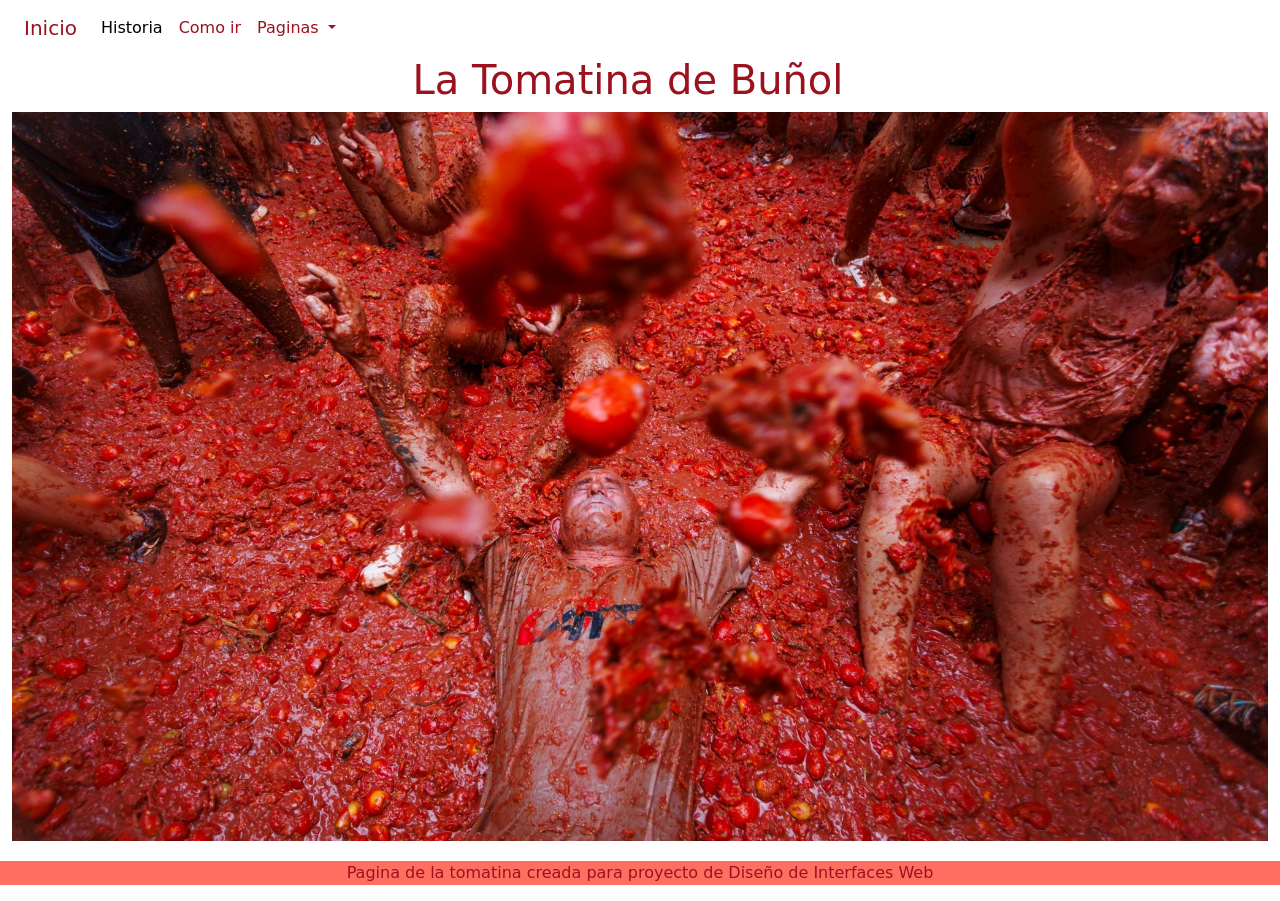
==== index.html @ 0bd40a09 "footer" ====
<!doctype html>
<html lang="en">
  <head>
    <meta charset="UTF-8" />
    <meta name="viewport" content="width=device-width, initial-scale=1.0" />
    <title>Tomatina</title>
    <link
      href="https://cdn.jsdelivr.net/npm/bootstrap@5.0.2/dist/css/bootstrap.min.css"
      rel="stylesheet"
      integrity="sha384-EVSTQN3/azprG1Anm3QDgpJLIm9Nao0Yz1ztcQTwFspd3yD65VohhpuuCOmLASjC"
      crossorigin="anonymous"
    />
    <script
      src="https://cdn.jsdelivr.net/npm/bootstrap@5.0.2/dist/js/bootstrap.bundle.min.js"
      integrity="sha384-MrcW6ZMFYlzcLA8Nl+NtUVF0sA7MsXsP1UyJoMp4YLEuNSfAP+JcXn/tWtIaxVXM"
      crossorigin="anonymous"
    ></script>
    <link rel="stylesheet" href="/css/style.css" />
  </head>
  <body>
    <div class="container-fluid d-flex flex-column">
      <nav class="navbar navbar-expand-lg ">
        <div class="container-fluid text-center">
          <div>
            <a class="navbar-brand text-tomate-piel" href="index.html"
              >Inicio</a
            >
            <button
              class="navbar-toggler"
              type="button"
              data-bs-toggle="collapse"
              data-bs-target="#navbarSupportedContent"
              aria-controls="navbarSupportedContent"
              aria-expanded="false"
              aria-label="Toggle navigation"
            >
              <span class="navbar-toggler-icon"></span>
            </button>
          </div>
          <div class="collapse navbar-collapse" id="navbarSupportedContent">
            <ul class="navbar-nav me-auto mb-2 mb-lg-0">
              <li class="nav-item">
                <a
                  class="nav-link active text-tomate-piel"
                  href="historia.html"
                >
                  Historia
                </a>
              </li>

              <li class="nav-item">
                <a class="nav-link text-tomate-piel" href="comoir.html">Como ir</a>
              </li>

              <li class="nav-item dropdown">
                <a
                  class="nav-link dropdown-toggle text-tomate-piel"
                  href="#"
                  role="button"
                  data-bs-toggle="dropdown"
                >
                  Paginas
                </a>

                <ul class="dropdown-menu">
                  <li>
                    <a class="dropdown-item text-tomate-piel" href="#"
                      >Pagina3</a
                    >
                  </li>
                  <li>
                    <a class="dropdown-item text-tomate-piel" href="#"
                      >Pagina4</a
                    >
                  </li>
                </ul>
              </li>
            </ul>
          </div>
        </div>
      </nav>
      <div class="row container-fluid text-center">
        <h1 class="text-tomate-piel">La Tomatina de Buñol</h1>
      </div>
      <div class="row ">
        <img src="/images/c3.jpg" class="img-portada" alt="">
      </div>
      <div style="height: 20px;"></div>
      <div class="row mb-0">
        <p class="text-center text-tomate-piel bg-tomate-zumo">Pagina de la tomatina creada para proyecto de Diseño de Interfaces Web</p>
      </div>
    </div>
    
  </body>
</html>
---- css/style.css ----
:root {
    --tomate-intenso: #E32636;
    --tomate-zumo: #FF6F61;
    --blanco-sucio: #FDFDFD;
    --tomate-piel: #9B111E;
    --tallo: #4F7942;
    --pueblo: #CD853F;
}

.bg-tomate-intenso {
  background-color: var(--tomate-intenso);
}
.bg-tomate-zumo {
  background-color: var(--tomate-zumo);
}
.bg-blanco-sucio {
  background-color: var(--blanco-sucio);
}
.bg-tomate-piel {
  background-color: var(--tomate-piel);
}
.bg-tallo {
  background-color: var(--tallo);
}
.bg-pueblo {
  background-color: var(--pueblo);
}
.text-tomate-intenso {
  color: var(--tomate-intenso);
}

.text-tomate-zumo {
  color: var(--tomate-zumo);
}

.text-blanco-sucio {
  color: var(--blanco-sucio);
}

.text-tomate-piel {
  color: var(--tomate-piel);
}

.text-tallo {
  color: var(--tallo);
}

.text-pueblo {
  color: var(--pueblo);
}

.img-portada {
  height: 81vh;   
  object-fit: cover; 
}
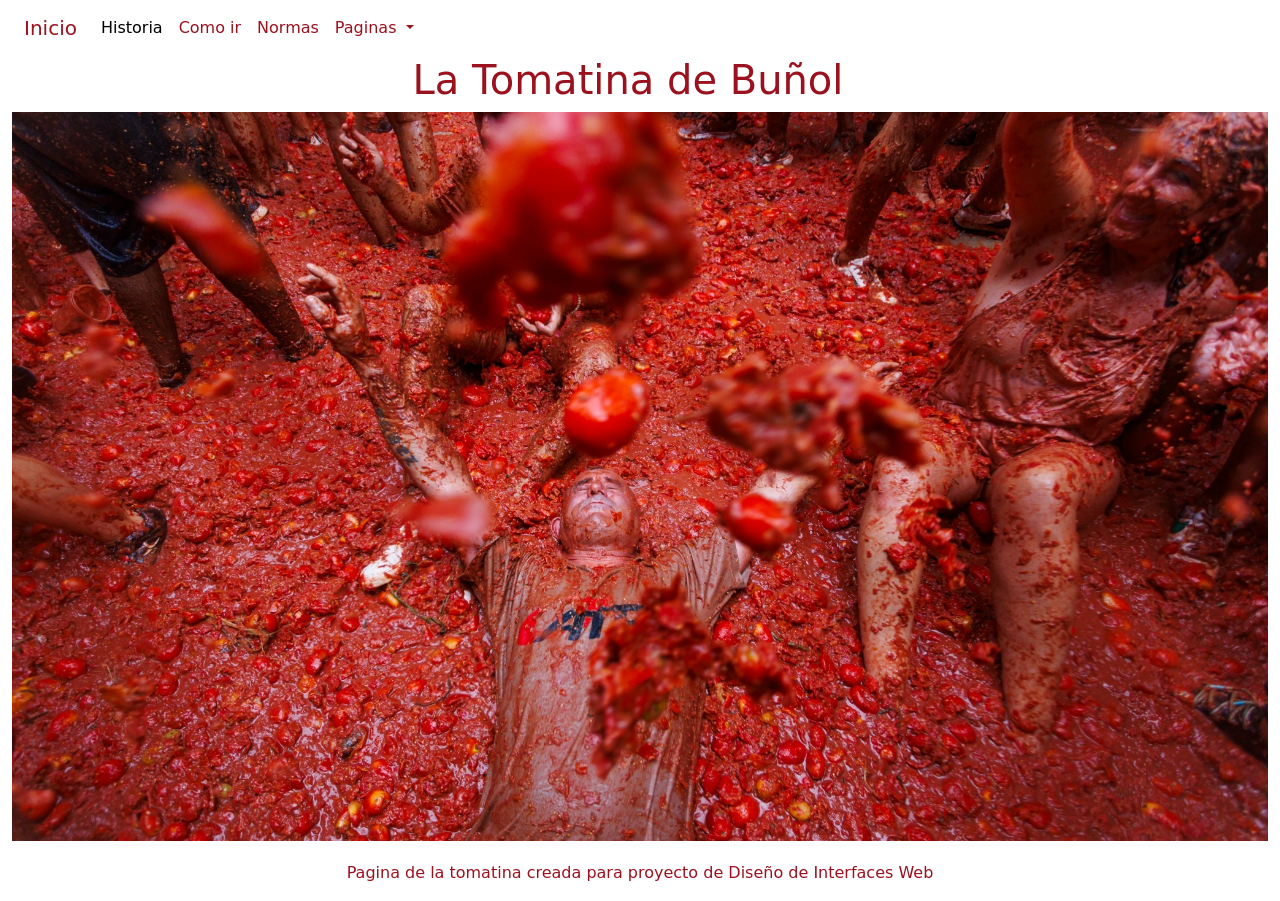
==== commit 0a82e3d9: "añadir normas" ====
--- a/index.html
+++ b/index.html
@@ -15,7 +15,7 @@
       integrity="sha384-MrcW6ZMFYlzcLA8Nl+NtUVF0sA7MsXsP1UyJoMp4YLEuNSfAP+JcXn/tWtIaxVXM"
       crossorigin="anonymous"
     ></script>
-    <link rel="stylesheet" href="/css/style.css" />
+    <link rel="stylesheet" href="css/style.css" />
   </head>
   <body>
     <div class="container-fluid d-flex flex-column">
@@ -52,6 +52,12 @@
                 <a class="nav-link text-tomate-piel" href="comoir.html">Como ir</a>
               </li>
 
+              <li class="nav-item">
+                <a class="nav-link text-tomate-piel" href="normas.html"
+                  >Normas</a
+                >
+              </li>
+
               <li class="nav-item dropdown">
                 <a
                   class="nav-link dropdown-toggle text-tomate-piel"
@@ -83,13 +89,12 @@
         <h1 class="text-tomate-piel">La Tomatina de Buñol</h1>
       </div>
       <div class="row ">
-        <img src="/images/c3.jpg" class="img-portada" alt="">
+        <img src="images/c3.jpg" class="img-portada" alt="">
       </div>
       <div style="height: 20px;"></div>
       <div class="row mb-0">
-        <p class="text-center text-tomate-piel bg-tomate-zumo">Pagina de la tomatina creada para proyecto de Diseño de Interfaces Web</p>
+        <p class="text-center text-tomate-piel">Pagina de la tomatina creada para proyecto de Diseño de Interfaces Web</p>
       </div>
     </div>
-    
   </body>
 </html>
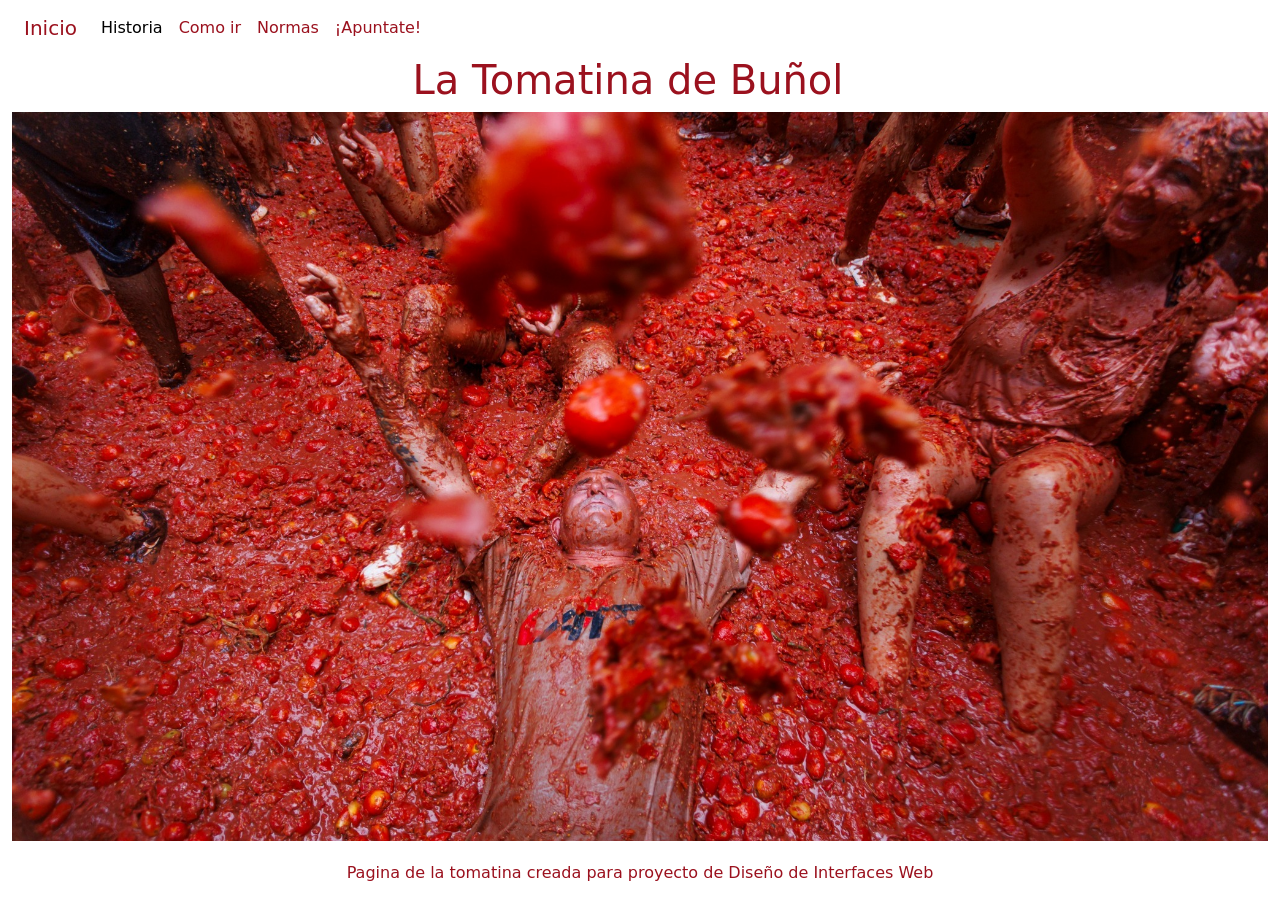
==== commit 41319b88: "normas y formualrio" ====
--- a/index.html
+++ b/index.html
@@ -58,28 +58,10 @@
                 >
               </li>
 
-              <li class="nav-item dropdown">
-                <a
-                  class="nav-link dropdown-toggle text-tomate-piel"
-                  href="#"
-                  role="button"
-                  data-bs-toggle="dropdown"
+              <li class="nav-item">
+                <a class="nav-link text-tomate-piel" href="apuntate.html"
+                  >¡Apuntate!</a
                 >
-                  Paginas
-                </a>
-
-                <ul class="dropdown-menu">
-                  <li>
-                    <a class="dropdown-item text-tomate-piel" href="#"
-                      >Pagina3</a
-                    >
-                  </li>
-                  <li>
-                    <a class="dropdown-item text-tomate-piel" href="#"
-                      >Pagina4</a
-                    >
-                  </li>
-                </ul>
               </li>
             </ul>
           </div>
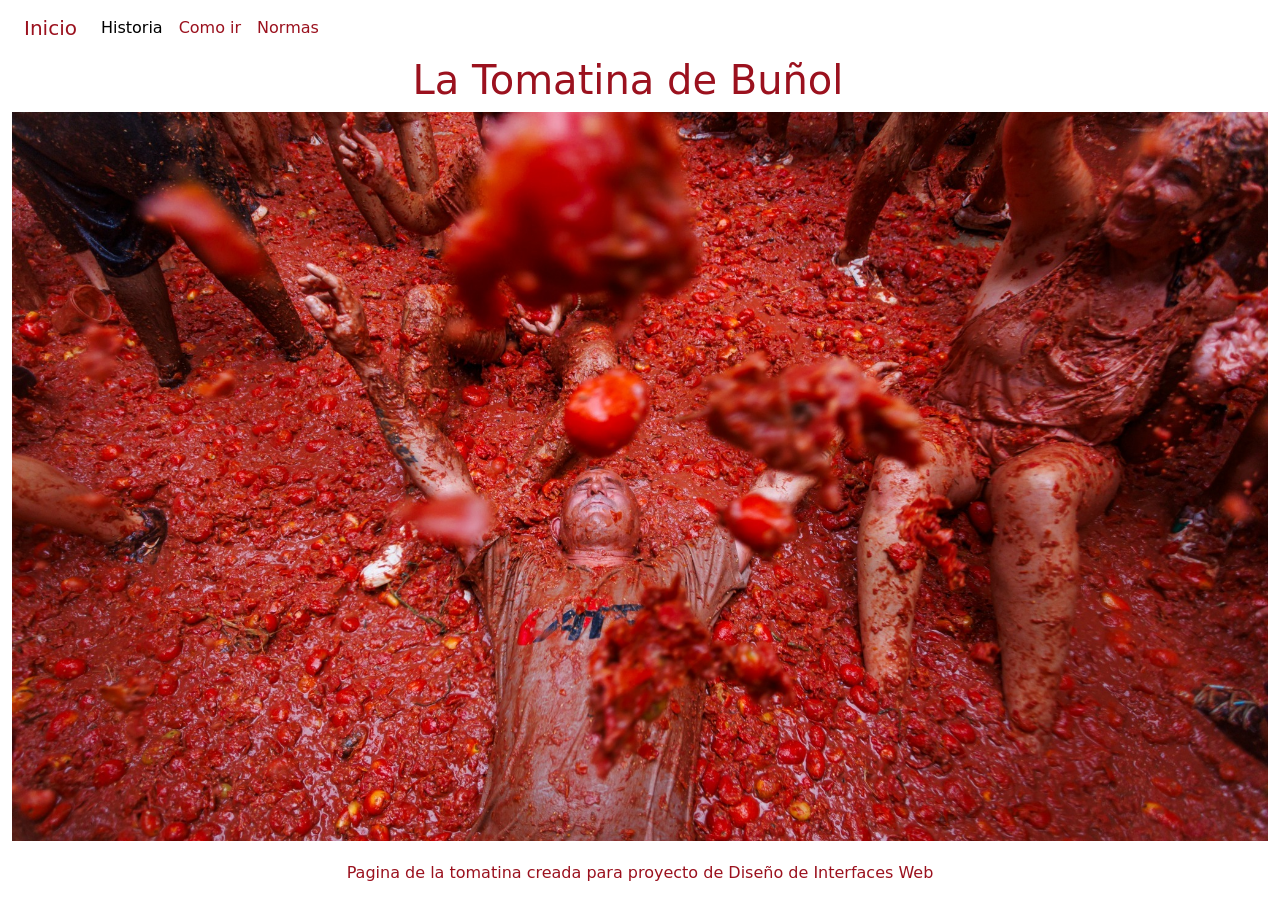
==== commit 0d59e1e8: "normas y formulario juntos" ====
--- a/index.html
+++ b/index.html
@@ -58,11 +58,6 @@
                 >
               </li>
 
-              <li class="nav-item">
-                <a class="nav-link text-tomate-piel" href="apuntate.html"
-                  >¡Apuntate!</a
-                >
-              </li>
             </ul>
           </div>
         </div>
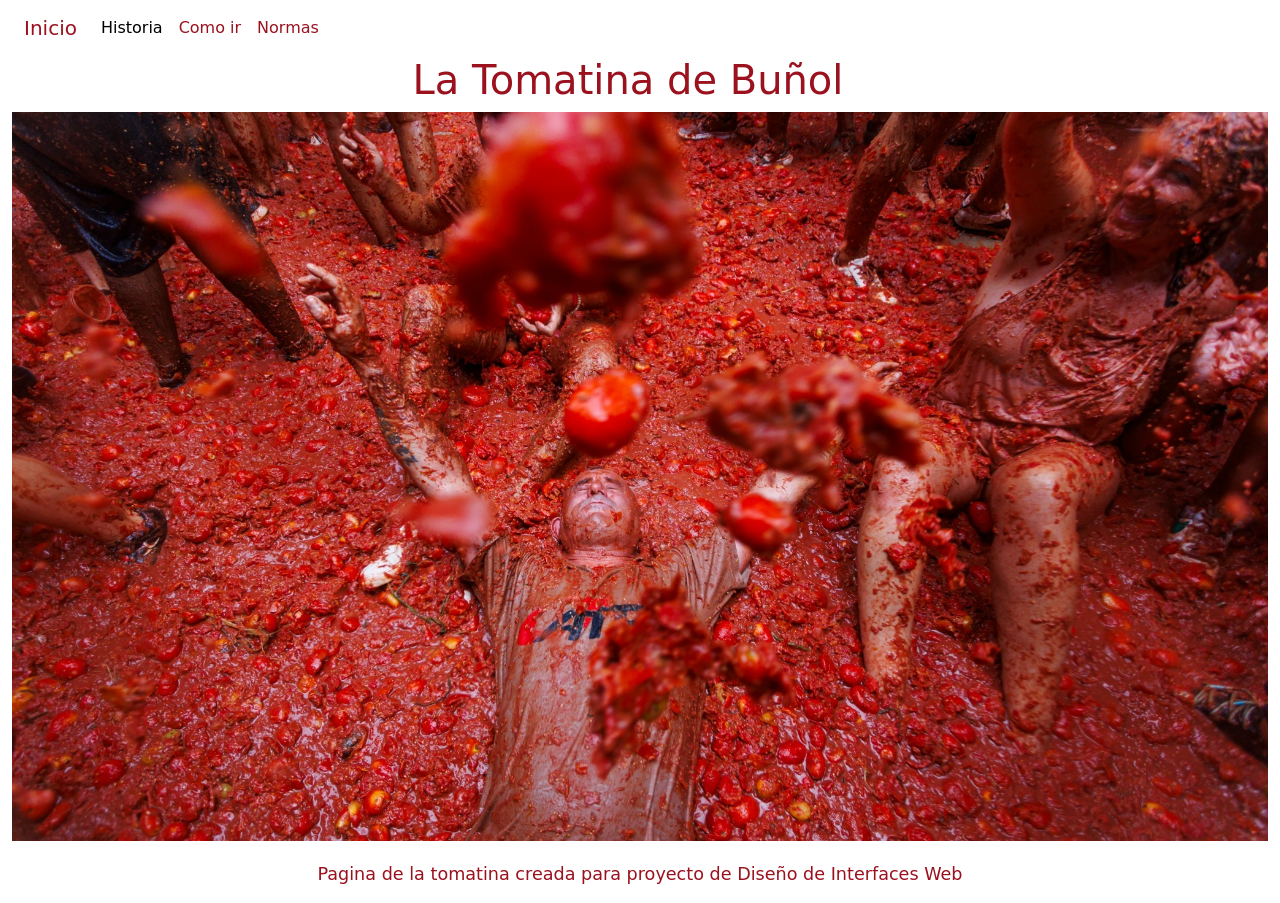
==== commit 6981344c: "cambiar colores" ====
--- a/index.html
+++ b/index.html
@@ -22,7 +22,7 @@
       <nav class="navbar navbar-expand-lg ">
         <div class="container-fluid text-center">
           <div>
-            <a class="navbar-brand text-tomate-piel" href="index.html"
+            <a class="navbar-brand" href="index.html"
               >Inicio</a
             >
             <button
@@ -41,7 +41,7 @@
             <ul class="navbar-nav me-auto mb-2 mb-lg-0">
               <li class="nav-item">
                 <a
-                  class="nav-link active text-tomate-piel"
+                  class="nav-link active"
                   href="historia.html"
                 >
                   Historia
@@ -49,11 +49,11 @@
               </li>
 
               <li class="nav-item">
-                <a class="nav-link text-tomate-piel" href="comoir.html">Como ir</a>
+                <a class="nav-link" href="comoir.html">Como ir</a>
               </li>
 
               <li class="nav-item">
-                <a class="nav-link text-tomate-piel" href="normas.html"
+                <a class="nav-link" href="normas.html"
                   >Normas</a
                 >
               </li>
@@ -63,15 +63,15 @@
         </div>
       </nav>
       <div class="row container-fluid text-center">
-        <h1 class="text-tomate-piel">La Tomatina de Buñol</h1>
+        <h1>La Tomatina de Buñol</h1>
       </div>
       <div class="row ">
         <img src="images/c3.jpg" class="img-portada" alt="">
       </div>
       <div style="height: 20px;"></div>
-      <div class="row mb-0">
-        <p class="text-center text-tomate-piel">Pagina de la tomatina creada para proyecto de Diseño de Interfaces Web</p>
-      </div>
+      <footer class="row mb-0">
+        <p class="text-center">Pagina de la tomatina creada para proyecto de Diseño de Interfaces Web</p>
+      </footer>
     </div>
   </body>
 </html>
--- a/css/style.css
+++ b/css/style.css
@@ -52,4 +52,17 @@
 .img-portada {
   height: 81vh;   
   object-fit: cover; 
+}
+
+p {
+  font-size: 1.1rem;
+  color: var(--tomate-piel);
+}
+
+h1, h2, h3, h4, h5, a, .navbar-brand, .nav-link, footer {
+  color: var(--tomate-piel);
+}
+
+body {
+  color: var(--tomate-piel);
 }
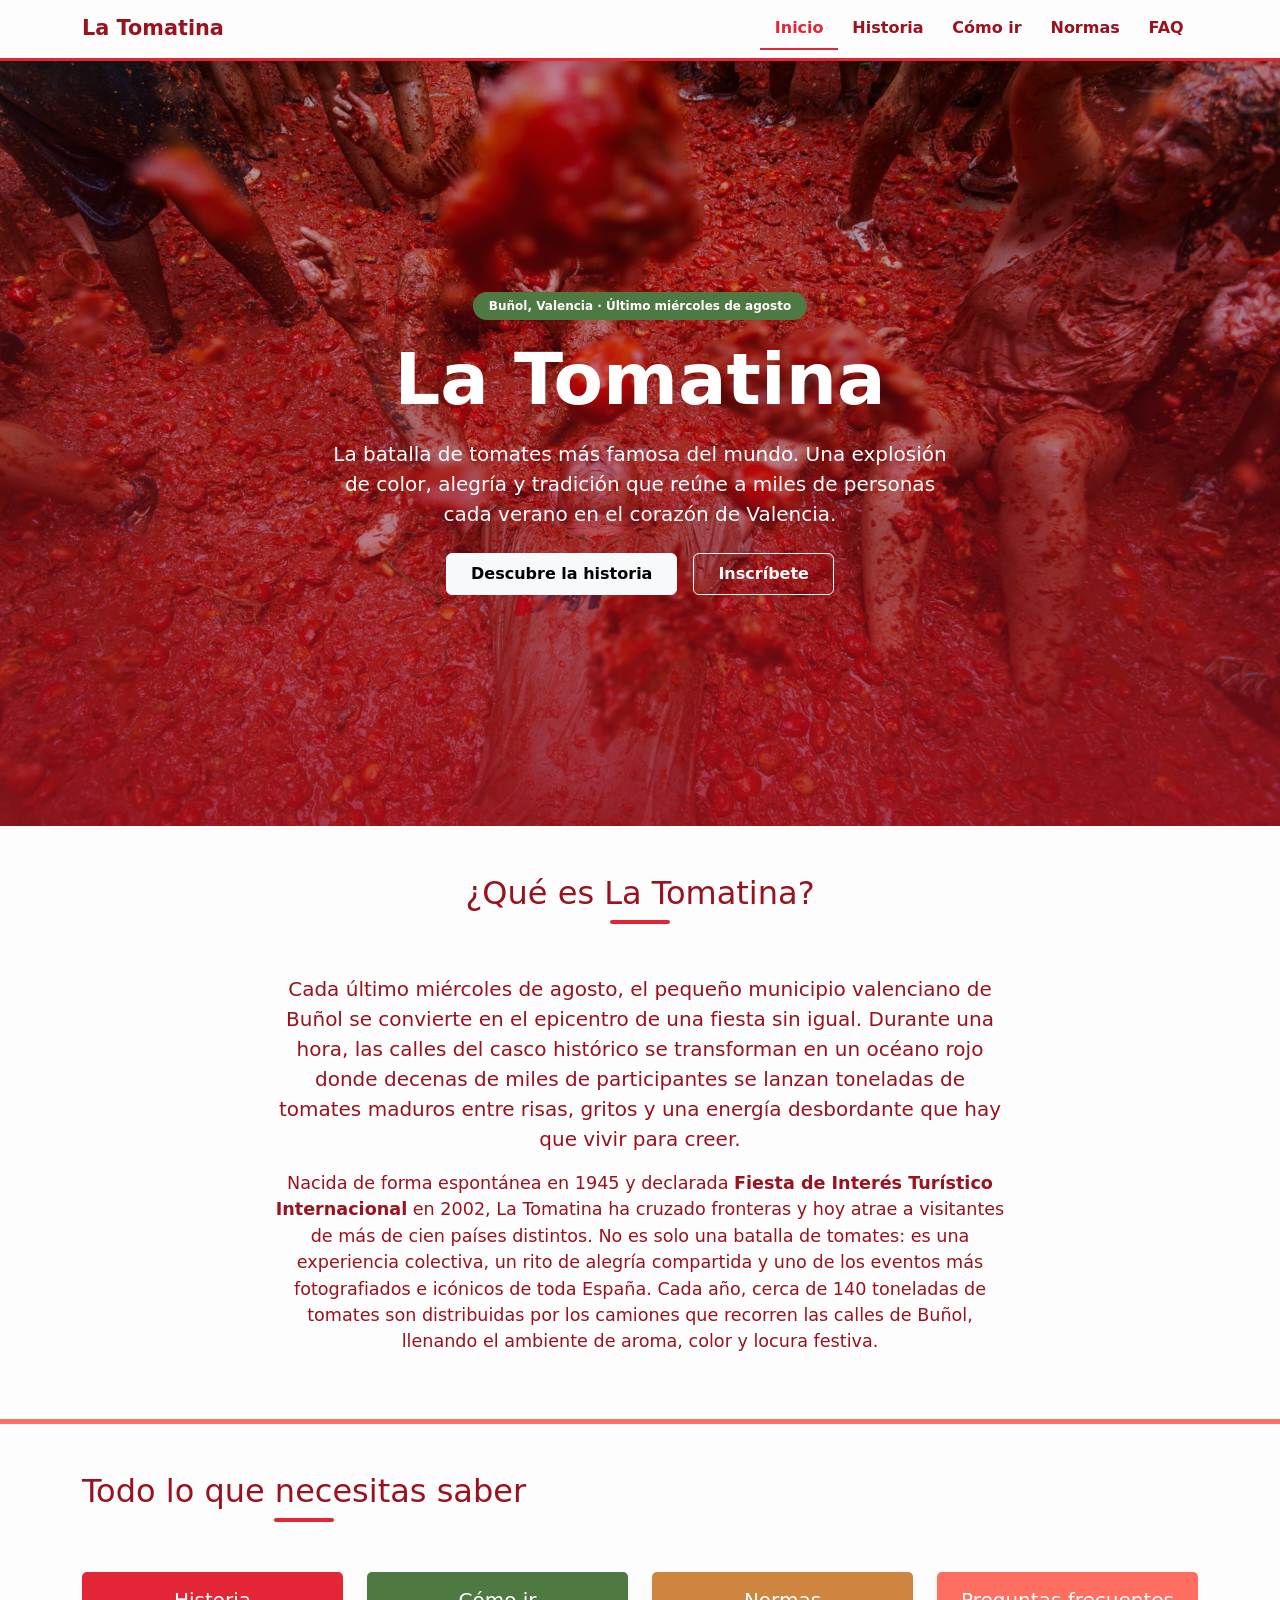
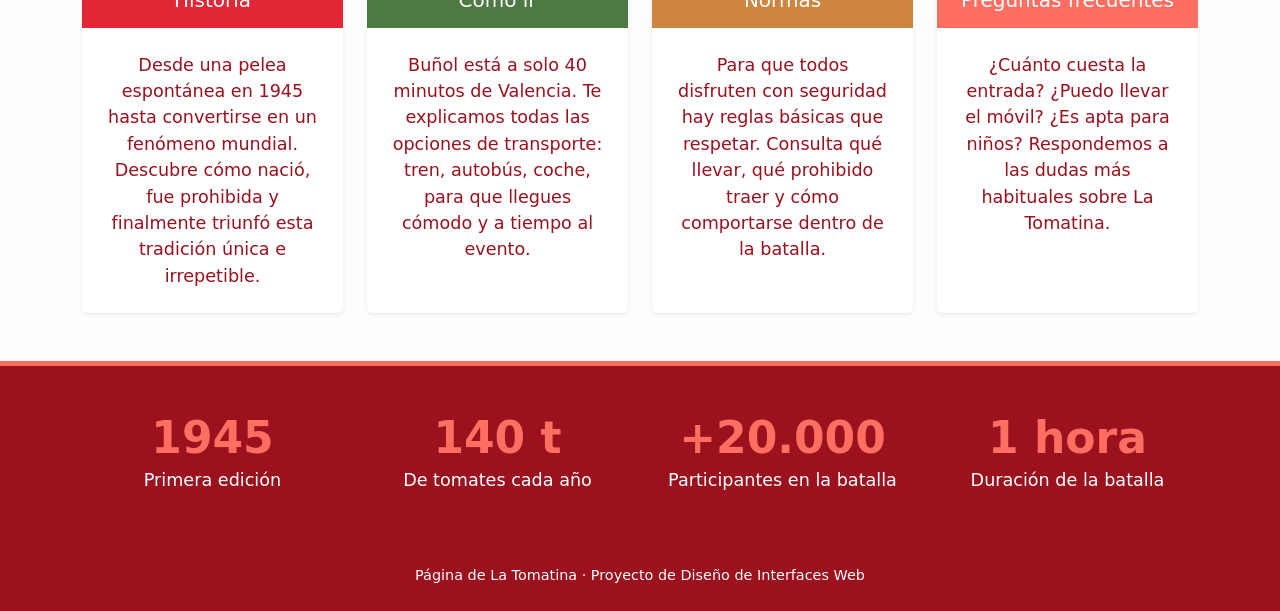
==== commit 244a115f: "metemos pagina faq y cambio de diseño" ====
--- a/index.html
+++ b/index.html
@@ -1,9 +1,9 @@
 <!doctype html>
-<html lang="en">
+<html lang="es">
   <head>
     <meta charset="UTF-8" />
     <meta name="viewport" content="width=device-width, initial-scale=1.0" />
-    <title>Tomatina</title>
+    <title>La Tomatina de Buñol</title>
     <link
       href="https://cdn.jsdelivr.net/npm/bootstrap@5.0.2/dist/css/bootstrap.min.css"
       rel="stylesheet"
@@ -18,60 +18,163 @@
     <link rel="stylesheet" href="css/style.css" />
   </head>
   <body>
-    <div class="container-fluid d-flex flex-column">
-      <nav class="navbar navbar-expand-lg ">
-        <div class="container-fluid text-center">
-          <div>
-            <a class="navbar-brand" href="index.html"
-              >Inicio</a
-            >
-            <button
-              class="navbar-toggler"
-              type="button"
-              data-bs-toggle="collapse"
-              data-bs-target="#navbarSupportedContent"
-              aria-controls="navbarSupportedContent"
-              aria-expanded="false"
-              aria-label="Toggle navigation"
-            >
-              <span class="navbar-toggler-icon"></span>
-            </button>
-          </div>
-          <div class="collapse navbar-collapse" id="navbarSupportedContent">
-            <ul class="navbar-nav me-auto mb-2 mb-lg-0">
-              <li class="nav-item">
-                <a
-                  class="nav-link active"
-                  href="historia.html"
-                >
-                  Historia
-                </a>
-              </li>
 
-              <li class="nav-item">
-                <a class="nav-link" href="comoir.html">Como ir</a>
-              </li>
+    <nav class="navbar navbar-expand-lg sticky-top" aria-label="Navegación principal">
+      <div class="container">
+        <a class="navbar-brand" href="index.html">La Tomatina</a>
+        <button
+          class="navbar-toggler"
+          type="button"
+          data-bs-toggle="collapse"
+          data-bs-target="#navbarMain"
+          aria-controls="navbarMain"
+          aria-expanded="false"
+          aria-label="Abrir menú de navegación"
+        >
+          <span class="navbar-toggler-icon"></span>
+        </button>
+        <div class="collapse navbar-collapse" id="navbarMain">
+          <ul class="navbar-nav ms-auto mb-2 mb-lg-0">
+            <li class="nav-item"><a class="nav-link active" aria-current="page" href="index.html">Inicio</a></li>
+            <li class="nav-item"><a class="nav-link" href="historia.html">Historia</a></li>
+            <li class="nav-item"><a class="nav-link" href="comoir.html">Cómo ir</a></li>
+            <li class="nav-item"><a class="nav-link" href="normas.html">Normas</a></li>
+            <li class="nav-item"><a class="nav-link" href="faq.html">FAQ</a></li>
+          </ul>
+        </div>
+      </div>
+    </nav>
 
-              <li class="nav-item">
-                <a class="nav-link" href="normas.html"
-                  >Normas</a
-                >
-              </li>
+    <section class="position-relative" aria-label="Portada de La Tomatina">
+      <img
+        src="images/c3.jpg"
+        class="hero-img"
+        alt="Participantes cubiertos de tomates durante la batalla de La Tomatina en Buñol"
+      />
+      <div class="hero-overlay position-absolute top-0 start-0 w-100 h-100 d-flex flex-column justify-content-center align-items-center text-center">
+        <span class="badge bg-tallo rounded-pill px-3 py-2 mb-3">Buñol, Valencia &middot; Último miércoles de agosto</span>
+        <h1 class="display-2 fw-bold text-white mb-3">La Tomatina</h1>
+        <p class="lead text-white mb-4 col-12 col-md-8 col-lg-6">
+          La batalla de tomates más famosa del mundo. Una explosión de color, alegría y tradición que reúne a miles de personas cada verano en el corazón de Valencia.
+        </p>
+        <div class="d-flex flex-wrap gap-3 justify-content-center">
+          <a href="historia.html" class="btn btn-light fw-semibold px-4 py-2">Descubre la historia</a>
+          <a href="normas.html" class="btn btn-outline-light fw-semibold px-4 py-2">Inscríbete</a>
+        </div>
+      </div>
+    </section>
 
-            </ul>
+    <section class="py-5">
+      <div class="container">
+        <div class="row justify-content-center">
+          <div class="col-12 col-md-10 col-lg-8 text-center">
+            <h2 class="mb-4 titulo-decorado">¿Qué es La Tomatina?</h2>
+            <p class="lead mt-3">
+              Cada último miércoles de agosto, el pequeño municipio valenciano de Buñol se convierte en el epicentro de una fiesta sin igual. Durante una hora, las calles del casco histórico se transforman en un océano rojo donde decenas de miles de participantes se lanzan toneladas de tomates maduros entre risas, gritos y una energía desbordante que hay que vivir para creer.
+            </p>
+            <p>
+              Nacida de forma espontánea en 1945 y declarada <strong>Fiesta de Interés Turístico Internacional</strong> en 2002, La Tomatina ha cruzado fronteras y hoy atrae a visitantes de más de cien países distintos. No es solo una batalla de tomates: es una experiencia colectiva, un rito de alegría compartida y uno de los eventos más fotografiados e icónicos de toda España. Cada año, cerca de 140 toneladas de tomates son distribuidas por los camiones que recorren las calles de Buñol, llenando el ambiente de aroma, color y locura festiva.
+            </p>
           </div>
         </div>
-      </nav>
-      <div class="row container-fluid text-center">
-        <h1>La Tomatina de Buñol</h1>
       </div>
-      <div class="row ">
-        <img src="images/c3.jpg" class="img-portada" alt="">
+    </section>
+
+    <section class="py-5 bg-blanco-sucio franja-color" aria-label="Secciones principales de la web">
+      <div class="container">
+        <h2 class="text-center mb-2 titulo-decorado">Todo lo que necesitas saber</h2>
+        <div class="row row-cols-1 row-cols-sm-2 row-cols-xl-4 g-4 mt-2">
+
+          <div class="col">
+            <a href="historia.html" class="text-decoration-none" aria-label="Ir a Historia">
+              <div class="card card-hover h-100 border-0 shadow-sm">
+                <div class="card-header bg-tomate-intenso text-white text-center py-3 border-0">
+                  <h3 class="h5 mb-0 text-white">Historia</h3>
+                </div>
+                <div class="card-body text-center p-4">
+                  <p class="card-text">
+                    Desde una pelea espontánea en 1945 hasta convertirse en un fenómeno mundial. Descubre cómo nació, fue prohibida y finalmente triunfó esta tradición única e irrepetible.
+                  </p>
+                </div>
+              </div>
+            </a>
+          </div>
+
+          <div class="col">
+            <a href="comoir.html" class="text-decoration-none" aria-label="Ir a Cómo ir">
+              <div class="card card-hover h-100 border-0 shadow-sm">
+                <div class="card-header bg-tallo text-white text-center py-3 border-0">
+                  <h3 class="h5 mb-0 text-white">Cómo ir</h3>
+                </div>
+                <div class="card-body text-center p-4">
+                  <p class="card-text">
+                    Buñol está a solo 40 minutos de Valencia. Te explicamos todas las opciones de transporte: tren, autobús, coche, para que llegues cómodo y a tiempo al evento.
+                  </p>
+                </div>
+              </div>
+            </a>
+          </div>
+
+          <div class="col">
+            <a href="normas.html" class="text-decoration-none" aria-label="Ir a Normas e inscripción">
+              <div class="card card-hover h-100 border-0 shadow-sm">
+                <div class="card-header bg-pueblo text-white text-center py-3 border-0">
+                  <h3 class="h5 mb-0 text-white">Normas</h3>
+                </div>
+                <div class="card-body text-center p-4">
+                  <p class="card-text">
+                    Para que todos disfruten con seguridad hay reglas básicas que respetar. Consulta qué llevar, qué prohibido traer y cómo comportarse dentro de la batalla.
+                  </p>
+                </div>
+              </div>
+            </a>
+          </div>
+
+          <div class="col">
+            <a href="faq.html" class="text-decoration-none" aria-label="Ir a Preguntas frecuentes">
+              <div class="card card-hover h-100 border-0 shadow-sm">
+                <div class="card-header bg-tomate-zumo text-white text-center py-3 border-0">
+                  <h3 class="h5 mb-0 text-white">Preguntas frecuentes</h3>
+                </div>
+                <div class="card-body text-center p-4">
+                  <p class="card-text">
+                    ¿Cuánto cuesta la entrada? ¿Puedo llevar el móvil? ¿Es apta para niños? Respondemos a las dudas más habituales sobre La Tomatina.
+                  </p>
+                </div>
+              </div>
+            </a>
+          </div>
+
+        </div>
       </div>
-      <div style="height: 20px;"></div>
-      <footer class="row mb-0">
-        <p class="text-center">Pagina de la tomatina creada para proyecto de Diseño de Interfaces Web</p>
-      </footer>
-    </div>
+    </section>
+
+    <section class="py-5 bg-tomate-piel" aria-label="Datos destacados de La Tomatina">
+      <div class="container">
+        <div class="row text-center row-cols-2 row-cols-md-4 g-4">
+          <div class="col">
+            <p class="stat-number mb-1">1945</p>
+            <p class="text-white mb-0">Primera edición</p>
+          </div>
+          <div class="col">
+            <p class="stat-number mb-1">140 t</p>
+            <p class="text-white mb-0">De tomates cada año</p>
+          </div>
+          <div class="col">
+            <p class="stat-number mb-1">+20.000</p>
+            <p class="text-white mb-0">Participantes en la batalla</p>
+          </div>
+          <div class="col">
+            <p class="stat-number mb-1">1 hora</p>
+            <p class="text-white mb-0">Duración de la batalla</p>
+          </div>
+        </div>
+      </div>
+    </section>
+
+    <footer>
+      <p class="text-center">Página de La Tomatina &middot; Proyecto de Diseño de Interfaces Web</p>
+    </footer>
+
   </body>
 </html>
--- a/css/style.css
+++ b/css/style.css
@@ -7,51 +7,24 @@
     --pueblo: #CD853F;
 }
 
-.bg-tomate-intenso {
-  background-color: var(--tomate-intenso);
-}
-.bg-tomate-zumo {
-  background-color: var(--tomate-zumo);
-}
-.bg-blanco-sucio {
+.bg-tomate-intenso { background-color: var(--tomate-intenso); }
+.bg-tomate-zumo    { background-color: var(--tomate-zumo); }
+.bg-blanco-sucio   { background-color: var(--blanco-sucio); }
+.bg-tomate-piel    { background-color: var(--tomate-piel); }
+.bg-tallo          { background-color: var(--tallo); }
+.bg-pueblo         { background-color: var(--pueblo); }
+
+.text-tomate-intenso { color: var(--tomate-intenso); }
+.text-tomate-zumo    { color: var(--tomate-zumo); }
+.text-blanco-sucio   { color: var(--blanco-sucio); }
+.text-tomate-piel    { color: var(--tomate-piel); }
+.text-tallo          { color: var(--tallo); }
+.text-pueblo         { color: var(--pueblo); }
+
+
+body {
+  color: var(--tomate-piel);
   background-color: var(--blanco-sucio);
-}
-.bg-tomate-piel {
-  background-color: var(--tomate-piel);
-}
-.bg-tallo {
-  background-color: var(--tallo);
-}
-.bg-pueblo {
-  background-color: var(--pueblo);
-}
-.text-tomate-intenso {
-  color: var(--tomate-intenso);
-}
-
-.text-tomate-zumo {
-  color: var(--tomate-zumo);
-}
-
-.text-blanco-sucio {
-  color: var(--blanco-sucio);
-}
-
-.text-tomate-piel {
-  color: var(--tomate-piel);
-}
-
-.text-tallo {
-  color: var(--tallo);
-}
-
-.text-pueblo {
-  color: var(--pueblo);
-}
-
-.img-portada {
-  height: 81vh;   
-  object-fit: cover; 
 }
 
 p {
@@ -59,10 +32,194 @@
   color: var(--tomate-piel);
 }
 
-h1, h2, h3, h4, h5, a, .navbar-brand, .nav-link, footer {
-  color: var(--tomate-piel);
-}
-
-body {
-  color: var(--tomate-piel);
-}+h1, h2, h3, h4, h5 {
+  color: var(--tomate-piel);
+}
+
+a {
+  color: var(--tomate-piel);
+}
+
+.navbar {
+  background-color: var(--blanco-sucio);
+  border-bottom: 3px solid var(--tomate-intenso);
+  box-shadow: 0 2px 8px rgba(0, 0, 0, 0.08);
+}
+
+.navbar-brand {
+  font-weight: 700;
+  font-size: 1.3rem;
+  color: var(--tomate-piel);
+}
+
+.nav-link {
+  color: var(--tomate-piel);
+  font-weight: 600;
+  padding-left: 0.9rem !important;
+  padding-right: 0.9rem !important;
+}
+
+.nav-link:hover {
+  color: var(--tomate-intenso) !important;
+}
+
+.nav-link.active {
+  color: var(--tomate-intenso) !important;
+  border-bottom: 2px solid var(--tomate-intenso);
+}
+
+.navbar-toggler {
+  border-color: var(--tomate-piel);
+}
+
+.hero-img {
+  width: 100%;
+  height: 85vh;
+  object-fit: cover;
+  display: block;
+}
+
+.img-portada {
+  height: 81vh;
+  object-fit: cover;
+  width: 100%;
+}
+
+.hero-overlay {
+  background: linear-gradient(to bottom, rgba(0, 0, 0, 0.2) 0%, rgba(155, 17, 30, 0.72) 100%);
+  padding: 2rem 1rem;
+}
+
+.titulo-decorado {
+  display: inline-block;
+  padding-bottom: 0.6rem;
+  position: relative;
+}
+
+.titulo-decorado::after {
+  content: '';
+  display: block;
+  width: 60px;
+  height: 4px;
+  background-color: var(--tomate-intenso);
+  border-radius: 2px;
+  margin: 0.5rem auto 0;
+}
+
+.card {
+  border-color: rgba(155, 17, 30, 0.18);
+}
+
+.card-hover {
+  transition: transform 0.25s ease, box-shadow 0.25s ease;
+}
+
+.card-hover:hover {
+  transform: translateY(-6px);
+  box-shadow: 0 12px 28px rgba(227, 38, 54, 0.18) !important;
+}
+
+.stat-number {
+  color: var(--tomate-zumo);
+  font-size: 2.75rem;
+  font-weight: 700;
+  line-height: 1.1;
+  margin-bottom: 0.25rem;
+}
+
+.btn-tomate {
+  background-color: var(--tomate-intenso);
+  color: var(--blanco-sucio);
+  border: 2px solid var(--tomate-piel);
+  font-weight: 600;
+}
+
+.btn-tomate:hover,
+.btn-tomate:focus {
+  background-color: var(--tomate-piel);
+  color: var(--blanco-sucio);
+  border-color: var(--tomate-piel);
+}
+
+.accordion-button {
+  color: var(--tomate-piel);
+  font-weight: 600;
+  font-size: 1.05rem;
+}
+
+.accordion-button:not(.collapsed) {
+  background-color: var(--tomate-intenso);
+  color: var(--blanco-sucio);
+  box-shadow: none;
+}
+
+.accordion-button:focus {
+  box-shadow: 0 0 0 0.25rem rgba(227, 38, 54, 0.25);
+}
+
+.accordion-button:not(.collapsed)::after {
+  filter: brightness(10);
+}
+
+.accordion-item {
+  border-color: rgba(155, 17, 30, 0.2);
+  margin-bottom: 0.5rem;
+  border-radius: 0.4rem !important;
+  overflow: hidden;
+}
+
+
+footer {
+  background-color: var(--tomate-piel);
+  padding: 1.5rem 0;
+  color: var(--blanco-sucio);
+}
+
+footer p {
+  color: var(--blanco-sucio) !important;
+  font-size: 0.9rem;
+  margin-bottom: 0;
+}
+
+
+.franja-color {
+  border-top: 5px solid var(--tomate-zumo);
+  border-bottom: 5px solid var(--tomate-zumo);
+}
+
+
+@media (max-width: 575.98px) {
+  .hero-img {
+    height: 55vh;
+  }
+  .hero-overlay h1 {
+    font-size: 2rem !important;
+  }
+  .hero-overlay .lead {
+    font-size: 1rem;
+  }
+  p {
+    font-size: 1rem;
+  }
+  .stat-number {
+    font-size: 2rem;
+  }
+}
+
+@media (min-width: 576px) and (max-width: 767.98px) {
+  .hero-img {
+    height: 65vh;
+  }
+}
+
+@media (min-width: 768px) and (max-width: 991.98px) {
+  .hero-img {
+    height: 75vh;
+  }
+}
+
+@media (min-width: 992px) {
+  .hero-img {
+    height: 85vh;
+  }
+}
